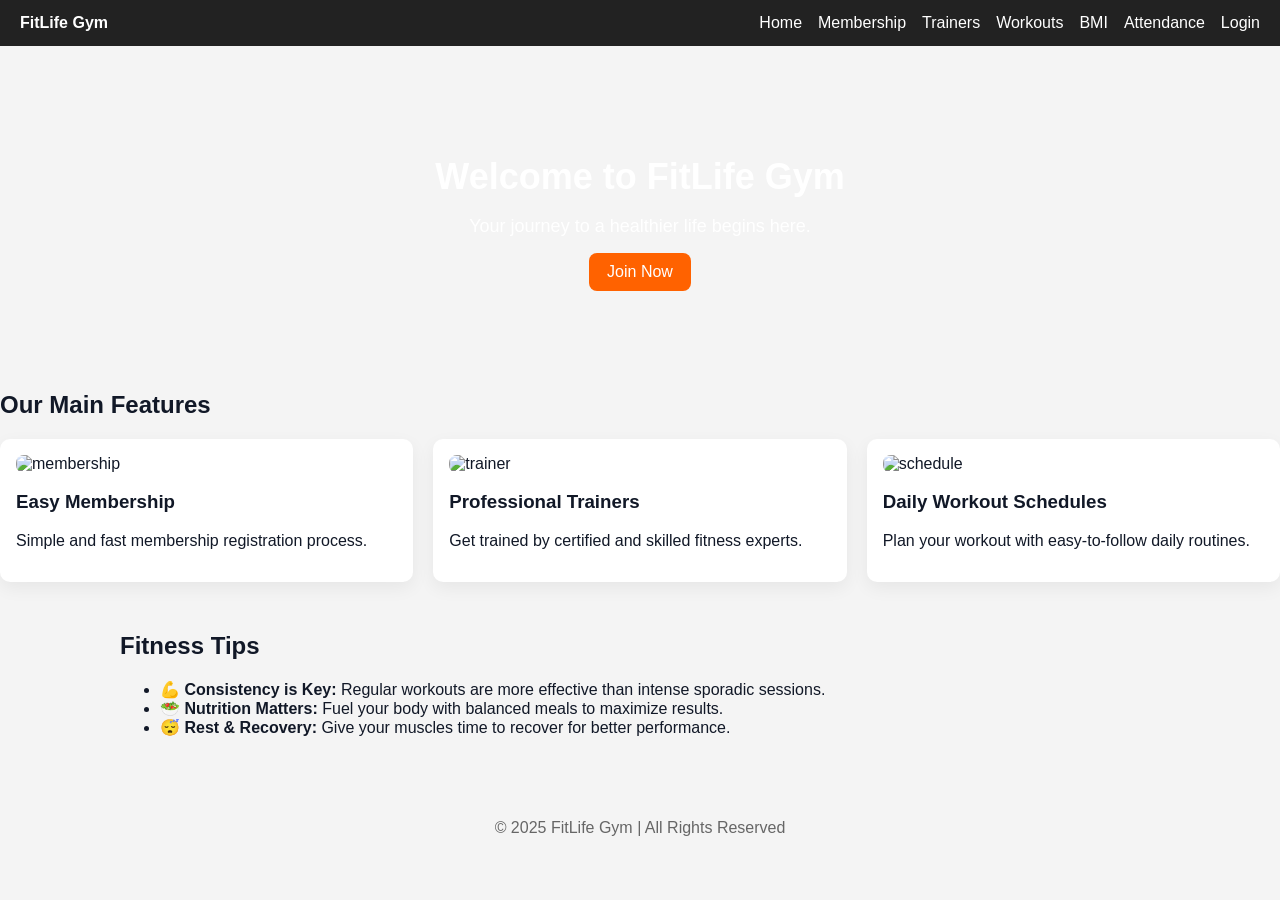
==== index.html @ 469ccbb3 "Add files via upload" ====
<!DOCTYPE html>
<html lang="en">
<head>
  <meta charset="utf-8" />
  <meta name="viewport" content="width=device-width,initial-scale=1" />
  <title>FitLife Gym - Home</title>
  <link rel="stylesheet" href="style.css" />
</head>
<body>
  <nav class="navbar">
    <a href="index.html" class="logo">FitLife Gym</a>
    <button id="menuBtn" class="menu-btn">☰</button>
    <ul class="nav-links">
      <li><a href="index.html">Home</a></li>
      <li><a href="membership.html">Membership</a></li>
      <li><a href="trainers.html">Trainers</a></li>
      <li><a href="workouts.html">Workouts</a></li>
      <li><a href="bmi.html">BMI</a></li>
      <li><a href="attendance.html">Attendance</a></li>
      <li><a href="login.html">Login</a></li>
    </ul>
  </nav>

  <section class="hero fade-in">
    <h1>Welcome to FitLife Gym</h1>
    <p>Your journey to a healthier life begins here.</p>
    <a class="btn" href="membership.html">Join Now</a>
  </section>

  <section class="features">
    <h2 class="fade-in">Our Main Features</h2>
    <div class="feature-boxes">
      <div class="box fade-in">
        <img src="https://images.pexels.com/photos/1954524/pexels-photo-1954524.jpeg" alt="membership">
        <h3>Easy Membership</h3>
        <p>Simple and fast membership registration process.</p>
      </div>
      <div class="box fade-in">
        <img src="https://images.pexels.com/photos/841130/pexels-photo-841130.jpeg" alt="trainer">
        <h3>Professional Trainers</h3>
        <p>Get trained by certified and skilled fitness experts.</p>
      </div>
      <div class="box fade-in">
        <img src="https://images.pexels.com/photos/1552252/pexels-photo-1552252.jpeg" alt="schedule">
        <h3>Daily Workout Schedules</h3>
        <p>Plan your workout with easy-to-follow daily routines.</p>
      </div>
    </div>
  </section>

  <section class="content fade-in">
    <h2>Fitness Tips</h2>
    <ul>
      <li>💪 <strong>Consistency is Key:</strong> Regular workouts are more effective than intense sporadic sessions.</li>
      <li>🥗 <strong>Nutrition Matters:</strong> Fuel your body with balanced meals to maximize results.</li>
      <li>😴 <strong>Rest & Recovery:</strong> Give your muscles time to recover for better performance.</li>
    </ul>
  </section>

  <footer class="footer">
    <p>© 2025 FitLife Gym | All Rights Reserved</p>
  </footer>

  <script src="script.js"></script>
</body>
</html>
---- style.css ----
/* style.css - updated & interactive */

/* VARIABLES */
:root{
  --accent: #ff6200;
  --bg: #f4f4f4;
  --card: #ffffff;
  --text: #111827;
  --hover-shadow: 0 8px 20px rgba(0,0,0,0.15);
}

/* RESET */
*{box-sizing:border-box}
body{
  margin:0;
  font-family: Arial, sans-serif;
  background: var(--bg);
  color: var(--text);
}

/* NAVBAR */
.navbar{
  display:flex;
  align-items:center;
  justify-content:space-between;
  padding:14px 20px;
  background:#222;
  color:white;
  position:sticky; top:0;
  z-index:1000;
}
.logo{
  font-weight: 700;
  color: white;
  text-decoration: none; 
  cursor: pointer;
}
.menu-btn{display:none;background:transparent;border:0;color:white;font-size:24px;cursor:pointer}

/* NAV LINKS */
.nav-links{
  list-style:none;
  display:flex;
  gap:16px;
  margin:0;
  padding:0;
}
.nav-links a{
  color:white;
  text-decoration:none;
  font-weight:500;
  transition: color 0.3s;
}
.nav-links a:hover{color:var(--accent)}

/* HERO */
.hero{
  padding:80px 20px;
  text-align:center;
  background-image: url('https://images.pexels.com/photos/1954524/pexels-photo-1954524.jpeg');
  background-size:cover;
  background-position:center;
  color:white;
}
.hero h1{font-size:36px;margin-bottom:12px}
.hero p{font-size:18px;margin-bottom:16px}

/* BUTTON */
.btn{
  display:inline-block;
  background:var(--accent);
  color:white;
  padding:10px 18px;
  border-radius:8px;
  text-decoration:none;
  font-weight:500;
  transition:all 0.3s ease;
}
.btn:hover{
  background:white;
  color:var(--accent);
  transform:scale(1.05);
}

/* CONTENT */
.content{padding:30px; max-width:1100px;margin:auto}
.feature-boxes{display:grid;grid-template-columns:repeat(auto-fit,minmax(240px,1fr));gap:20px}
.box{background:var(--card);padding:16px;border-radius:10px;box-shadow:0 6px 18px rgba(0,0,0,0.06);transition:all 0.3s ease; cursor:pointer;}
.box img{width:100%;border-radius:8px}
.box:hover{transform:translateY(-5px); box-shadow:var(--hover-shadow);}

/* PLAN CARDS, TRAINER CARDS, WORKOUT CARDS */
.plan-card, .trainer-card{
  background:var(--card);
  padding:16px;
  border-radius:10px;
  margin-bottom:12px;
  box-shadow:0 6px 18px rgba(0,0,0,0.06);
  transition:all 0.3s ease;
}
.plan-card:hover, .trainer-card:hover, .workout-card:hover{
  transform:translateY(-5px);
  box-shadow:var(--hover-shadow);
  cursor:pointer;
}



/* TRAINERS GRID */
.trainer-card img {
      width: 100%;
      height: 250px; /* fixed height for uniformity */
      object-fit: cover; /* maintain aspect ratio */
      border-radius: 8px;
      transition: transform 0.3s;
    }
    /* Hover effect */
    .trainer-card:hover img {
      transform: scale(1.05);
    }
    .trainer-card:hover {
      box-shadow: 0 8px 20px rgba(0,0,0,0.2);
    }

/* .trainers{display:grid;grid-template-columns:repeat(auto-fit,minmax(220px,1fr));gap:16px} */
.workout-container{display:grid;grid-template-columns:repeat(3,1fr);gap:16px}
.workout-card img{width:100%;border-radius:8px}

/* FORMS */
.form-section{display:flex;gap:20px;align-items:center;justify-content:center;padding:30px}
.form-container{
  background:var(--card);
  padding:20px;
  border-radius:10px;
  max-width:420px;
  box-shadow:0 6px 18px rgba(0,0,0,0.06);
}
.form-container input, .form-container textarea, .contact-form input, .contact-form textarea{
  width:100%;
  padding:10px;
  margin:8px 0;
  border-radius:6px;
  border:1px solid #e6e6e6;
}

/* ATTENDANCE */
.attendance-box{
  background:var(--card);
  padding:20px;
  border-radius:10px;
  box-shadow:0 6px 18px rgba(0,0,0,0.06);
}
/* calendar style */
.attendance-calendar{
  margin-top:15px;
  display:flex;
  flex-wrap:wrap;
  gap:5px;
}
.attendance-calendar div{
  flex:1 0 13%;
  padding:10px;
  text-align:center;
  background:#eee;
  border-radius:6px;
  cursor:pointer;
  transition:all 0.2s ease;
}
.attendance-calendar div:hover{
  background:var(--accent);
  color:white;
  transform:scale(1.05);
}

/* BMI */
.bmi-box{
  background:var(--card);
  padding:20px;
  border-radius:10px;
  box-shadow:0 6px 18px rgba(0,0,0,0.06);
  max-width:420px;
  margin:auto;
}
#bmiResult{
  margin-top:12px;
  font-weight:600;
  text-align:center;
}

/* FITNESS TIPS */
#fitnessTips{
  background:var(--card);
  padding:20px;
  border-radius:10px;
  margin-top:20px;
  box-shadow:0 6px 18px rgba(0,0,0,0.06);
}
#fitnessTips p{
  margin:10px 0;
  font-size:16px;
}

/* FOOTER */
.footer{padding:20px;text-align:center;color:#666}

/* ANIMATIONS */
.fade-in{opacity:0;transform:translateY(10px);transition:all 0.6s ease}
.fade-in.visible{opacity:1;transform:none}

/* RESPONSIVE */
@media(max-width:992px){
  .workout-container{grid-template-columns:repeat(2,1fr)}
}
@media(max-width:768px){
  .menu-btn{display:block}
  .nav-links{display:none;flex-direction:column;background:#222;position:absolute;right:14px;top:60px;padding:10px;border-radius:8px}
  .nav-links.active{display:flex}
  .workout-container{grid-template-columns:repeat(1,1fr)}
  .hero{padding:60px 12px}
}
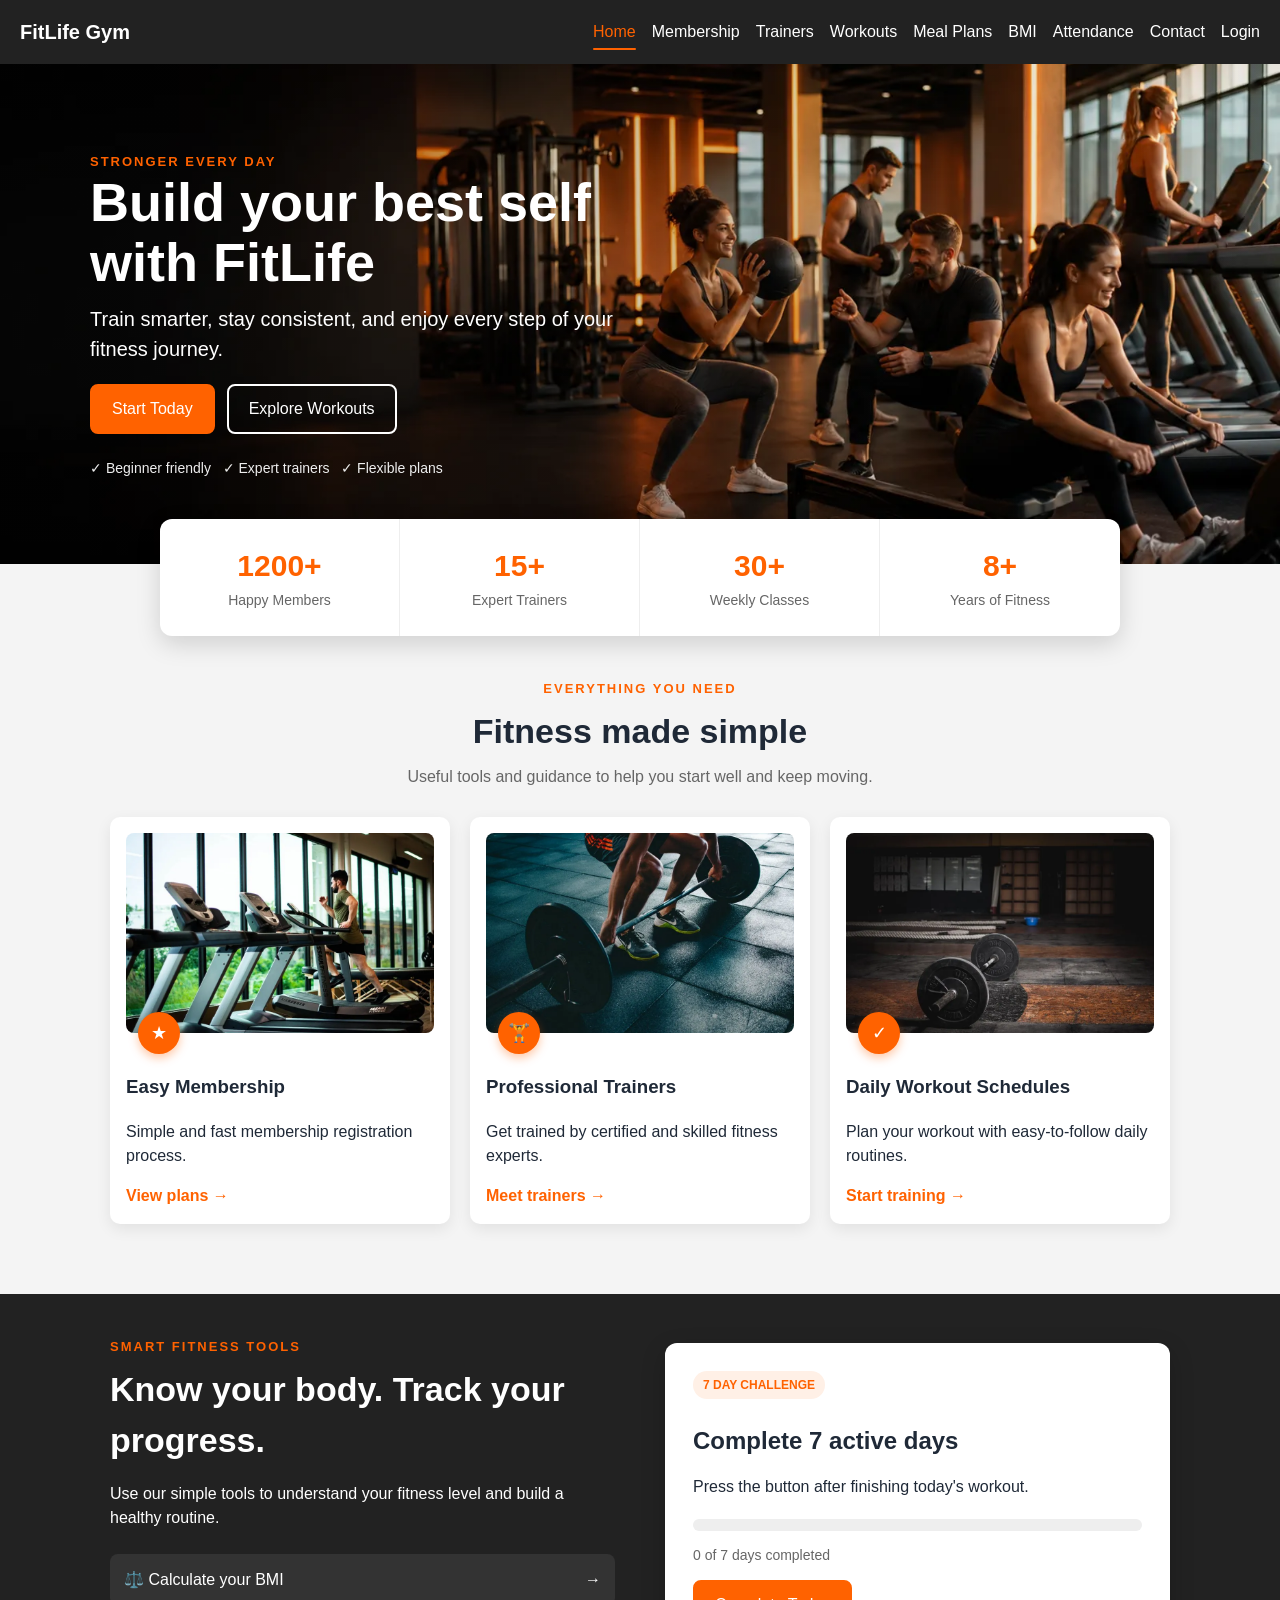
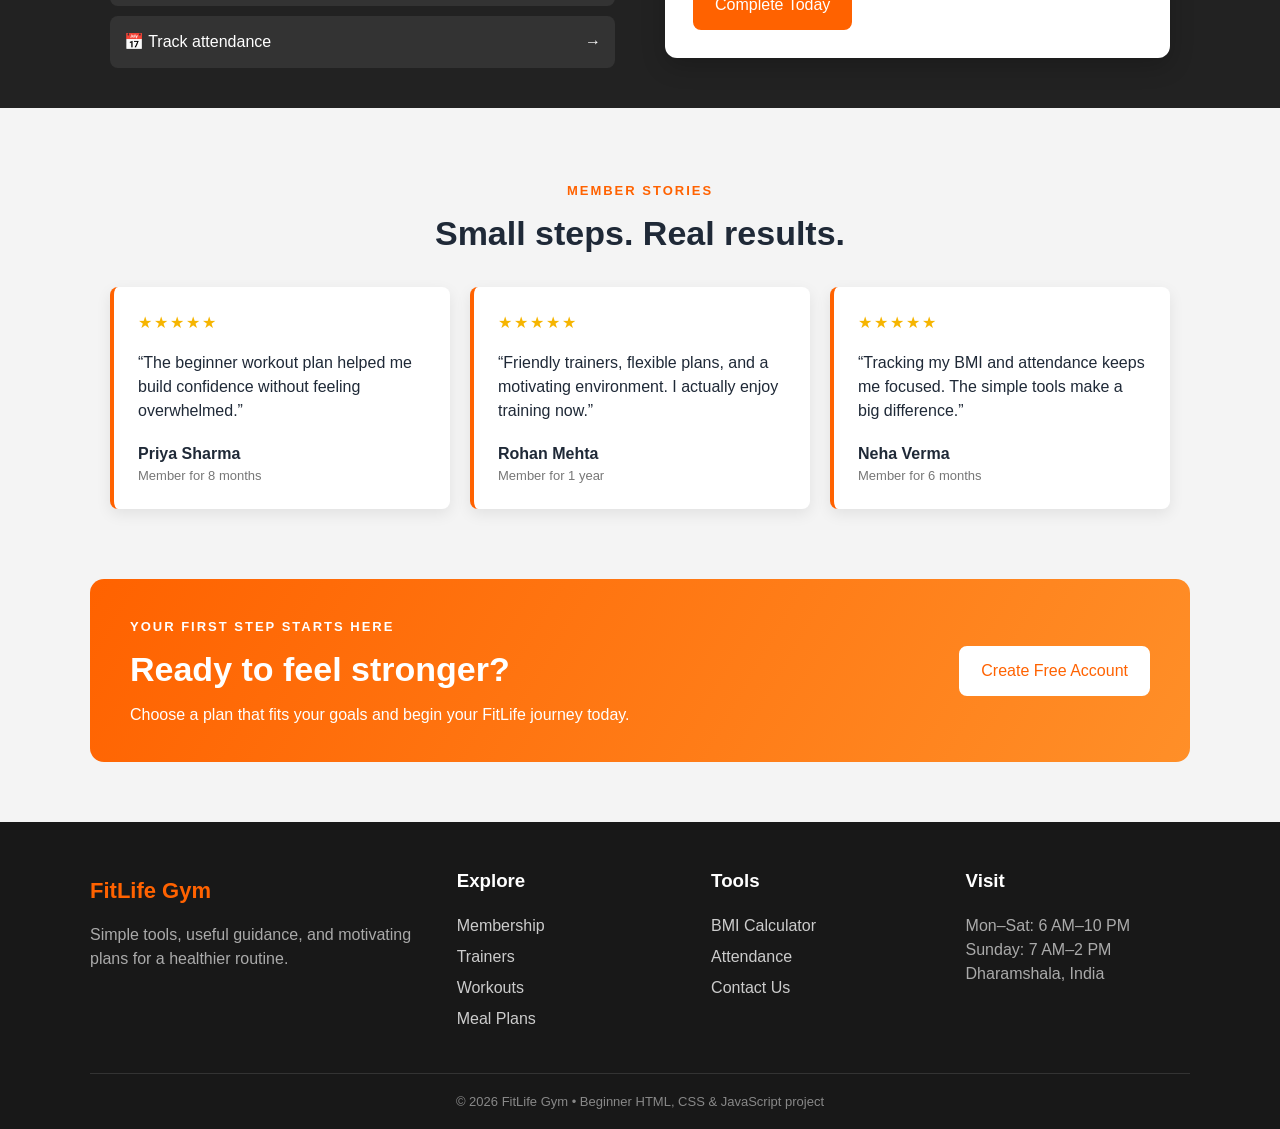
==== commit c17b4c9b: "Build responsive FitLife gym management system" ====
--- a/index.html
+++ b/index.html
@@ -4,6 +4,7 @@
   <meta charset="utf-8" />
   <meta name="viewport" content="width=device-width,initial-scale=1" />
   <title>FitLife Gym - Home</title>
+  <link rel="icon" href="assets/favicon.svg" type="image/svg+xml" />
   <link rel="stylesheet" href="style.css" />
 </head>
 <body>
@@ -15,52 +16,145 @@
       <li><a href="membership.html">Membership</a></li>
       <li><a href="trainers.html">Trainers</a></li>
       <li><a href="workouts.html">Workouts</a></li>
+      <li><a href="meal-plans.html">Meal Plans</a></li>
       <li><a href="bmi.html">BMI</a></li>
       <li><a href="attendance.html">Attendance</a></li>
+      <li><a href="contact.html">Contact</a></li>
       <li><a href="login.html">Login</a></li>
     </ul>
   </nav>
 
   <section class="hero fade-in">
-    <h1>Welcome to FitLife Gym</h1>
-    <p>Your journey to a healthier life begins here.</p>
-    <a class="btn" href="membership.html">Join Now</a>
+    <div class="hero-content">
+      <span class="hero-tag">STRONGER EVERY DAY</span>
+      <h1>Build your best self with FitLife</h1>
+      <p>Train smarter, stay consistent, and enjoy every step of your fitness journey.</p>
+      <div class="hero-buttons">
+        <a class="btn" href="membership.html">Start Today</a>
+        <a class="btn btn-outline" href="workouts.html">Explore Workouts</a>
+      </div>
+      <div class="hero-note">✓ Beginner friendly &nbsp; ✓ Expert trainers &nbsp; ✓ Flexible plans</div>
+    </div>
   </section>
 
-  <section class="features">
-    <h2 class="fade-in">Our Main Features</h2>
-    <div class="feature-boxes">
-      <div class="box fade-in">
-        <img src="https://images.pexels.com/photos/1954524/pexels-photo-1954524.jpeg" alt="membership">
-        <h3>Easy Membership</h3>
-        <p>Simple and fast membership registration process.</p>
+  <section class="stats-section">
+    <div class="stats-grid">
+      <div class="stat-box">
+        <strong class="counter" data-target="1200">0</strong>
+        <span>Happy Members</span>
       </div>
-      <div class="box fade-in">
-        <img src="https://images.pexels.com/photos/841130/pexels-photo-841130.jpeg" alt="trainer">
-        <h3>Professional Trainers</h3>
-        <p>Get trained by certified and skilled fitness experts.</p>
+      <div class="stat-box">
+        <strong class="counter" data-target="15">0</strong>
+        <span>Expert Trainers</span>
       </div>
-      <div class="box fade-in">
-        <img src="https://images.pexels.com/photos/1552252/pexels-photo-1552252.jpeg" alt="schedule">
-        <h3>Daily Workout Schedules</h3>
-        <p>Plan your workout with easy-to-follow daily routines.</p>
+      <div class="stat-box">
+        <strong class="counter" data-target="30">0</strong>
+        <span>Weekly Classes</span>
+      </div>
+      <div class="stat-box">
+        <strong class="counter" data-target="8">0</strong>
+        <span>Years of Fitness</span>
       </div>
     </div>
   </section>
 
-  <section class="content fade-in">
-    <h2>Fitness Tips</h2>
-    <ul>
-      <li>💪 <strong>Consistency is Key:</strong> Regular workouts are more effective than intense sporadic sessions.</li>
-      <li>🥗 <strong>Nutrition Matters:</strong> Fuel your body with balanced meals to maximize results.</li>
-      <li>😴 <strong>Rest & Recovery:</strong> Give your muscles time to recover for better performance.</li>
-    </ul>
+  <section class="features">
+    <div class="section-heading fade-in">
+      <span>EVERYTHING YOU NEED</span>
+      <h2>Fitness made simple</h2>
+      <p>Useful tools and guidance to help you start well and keep moving.</p>
+    </div>
+    <div class="feature-boxes">
+      <div class="box fade-in">
+        <img src="assets/images/feature-membership.webp" alt="Modern gym membership area" loading="lazy">
+        <div class="card-icon">★</div>
+        <h3>Easy Membership</h3>
+        <p>Simple and fast membership registration process.</p>
+        <a href="membership.html" class="text-link">View plans →</a>
+      </div>
+      <div class="box fade-in">
+        <img src="assets/images/feature-trainer.webp" alt="Personal trainer guiding a member" loading="lazy">
+        <div class="card-icon">🏋</div>
+        <h3>Professional Trainers</h3>
+        <p>Get trained by certified and skilled fitness experts.</p>
+        <a href="trainers.html" class="text-link">Meet trainers →</a>
+      </div>
+      <div class="box fade-in">
+        <img src="assets/images/feature-workout.webp" alt="Member following a workout routine" loading="lazy">
+        <div class="card-icon">✓</div>
+        <h3>Daily Workout Schedules</h3>
+        <p>Plan your workout with easy-to-follow daily routines.</p>
+        <a href="workouts.html" class="text-link">Start training →</a>
+      </div>
+    </div>
+  </section>
+
+  <section class="quick-tools">
+    <div class="content quick-tools-grid">
+      <div class="quick-tools-text fade-in">
+        <span class="eyebrow">SMART FITNESS TOOLS</span>
+        <h2>Know your body. Track your progress.</h2>
+        <p>Use our simple tools to understand your fitness level and build a healthy routine.</p>
+        <div class="tool-links">
+          <a href="bmi.html">⚖️ Calculate your BMI <span>→</span></a>
+          <a href="attendance.html">📅 Track attendance <span>→</span></a>
+        </div>
+      </div>
+
+      <div class="challenge-card fade-in">
+        <span class="challenge-label">7 DAY CHALLENGE</span>
+        <h3>Complete 7 active days</h3>
+        <p>Press the button after finishing today's workout.</p>
+        <div class="progress-track">
+          <div id="challengeProgress" class="progress-fill"></div>
+        </div>
+        <p id="challengeText" class="challenge-text">0 of 7 days completed</p>
+        <button id="challengeButton" class="btn">Complete Today</button>
+      </div>
+    </div>
+  </section>
+
+  <section class="content">
+    <div class="section-heading fade-in">
+      <span>MEMBER STORIES</span>
+      <h2>Small steps. Real results.</h2>
+    </div>
+    <div class="testimonial-grid">
+      <article class="testimonial fade-in">
+        <div class="stars">★★★★★</div>
+        <p>“The beginner workout plan helped me build confidence without feeling overwhelmed.”</p>
+        <strong>Priya Sharma</strong>
+        <span>Member for 8 months</span>
+      </article>
+      <article class="testimonial fade-in">
+        <div class="stars">★★★★★</div>
+        <p>“Friendly trainers, flexible plans, and a motivating environment. I actually enjoy training now.”</p>
+        <strong>Rohan Mehta</strong>
+        <span>Member for 1 year</span>
+      </article>
+      <article class="testimonial fade-in">
+        <div class="stars">★★★★★</div>
+        <p>“Tracking my BMI and attendance keeps me focused. The simple tools make a big difference.”</p>
+        <strong>Neha Verma</strong>
+        <span>Member for 6 months</span>
+      </article>
+    </div>
+  </section>
+
+  <section class="join-banner fade-in">
+    <div>
+      <span>YOUR FIRST STEP STARTS HERE</span>
+      <h2>Ready to feel stronger?</h2>
+      <p>Choose a plan that fits your goals and begin your FitLife journey today.</p>
+    </div>
+    <a class="btn btn-light" href="signup.html">Create Free Account</a>
   </section>
 
   <footer class="footer">
-    <p>© 2025 FitLife Gym | All Rights Reserved</p>
+    <p>© 2026 FitLife Gym | Built with energy and purpose.</p>
   </footer>
 
+  <button id="backToTop" class="back-to-top" title="Back to top">↑</button>
   <script src="script.js"></script>
 </body>
 </html>
--- a/style.css
+++ b/style.css
@@ -1,220 +1,2904 @@
-/* style.css - updated & interactive */
-
-/* VARIABLES */
-:root{
-  --accent: #ff6200;
-  --bg: #f4f4f4;
-  --card: #ffffff;
-  --text: #111827;
-  --hover-shadow: 0 8px 20px rgba(0,0,0,0.15);
-}
-
-/* RESET */
-*{box-sizing:border-box}
-body{
-  margin:0;
+/* BASIC COLORS */
+:root {
+  --orange: #ff6200;
+  --dark: #222222;
+  --light: #f4f4f4;
+  --white: #ffffff;
+  --text: #1f2937;
+}
+
+/* PAGE SETUP */
+* {
+  box-sizing: border-box;
+}
+
+html {
+  scroll-behavior: smooth;
+  max-width: 100%;
+  overflow-x: hidden;
+}
+
+body {
+  margin: 0;
   font-family: Arial, sans-serif;
-  background: var(--bg);
+  background: var(--light);
   color: var(--text);
-}
-
-/* NAVBAR */
-.navbar{
-  display:flex;
-  align-items:center;
-  justify-content:space-between;
-  padding:14px 20px;
-  background:#222;
-  color:white;
-  position:sticky; top:0;
-  z-index:1000;
-}
-.logo{
-  font-weight: 700;
-  color: white;
-  text-decoration: none; 
+  line-height: 1.5;
+  max-width: 100%;
+  overflow-x: hidden;
+}
+
+img,
+video {
+  display: block;
+  width: 100%;
+  max-width: 100%;
+}
+
+button,
+input,
+textarea,
+select {
+  max-width: 100%;
+  font: inherit;
+}
+
+button:focus-visible,
+a:focus-visible,
+input:focus-visible,
+textarea:focus-visible,
+select:focus-visible {
+  outline: 3px solid rgba(255, 98, 0, 0.45);
+  outline-offset: 3px;
+}
+
+input:invalid:not(:placeholder-shown),
+textarea:invalid:not(:placeholder-shown) {
+  border-color: #d94b4b;
+}
+
+h1,
+h2,
+h3,
+h4,
+p,
+a,
+span,
+small,
+strong,
+li {
+  overflow-wrap: break-word;
+}
+
+section,
+header,
+footer,
+main,
+form,
+article,
+div {
+  min-width: 0;
+}
+
+/* NAVIGATION */
+.navbar {
+  position: sticky;
+  top: 0;
+  z-index: 1000;
+  display: flex;
+  align-items: center;
+  justify-content: space-between;
+  padding: 14px 20px;
+  background: var(--dark);
+  transition: box-shadow 0.25s, padding 0.25s;
+}
+
+.navbar-scrolled {
+  box-shadow: 0 5px 18px rgba(0, 0, 0, 0.28);
+}
+
+.logo,
+.logo a {
+  color: var(--white);
+  font-size: 20px;
+  font-weight: bold;
+  text-decoration: none;
+  transition: color 0.2s, transform 0.2s;
+}
+
+.logo:hover,
+.logo:hover a {
+  color: var(--orange);
+  transform: translateY(-1px);
+}
+
+.nav-links {
+  display: flex;
+  gap: 16px;
+  margin: 0;
+  padding: 0;
+  list-style: none;
+}
+
+.nav-links a {
+  position: relative;
+  display: block;
+  padding: 6px 0;
+  color: var(--white);
+  text-decoration: none;
+  transition: color 0.2s;
+}
+
+.nav-links a:hover,
+.nav-links a.active {
+  color: var(--orange);
+}
+
+.nav-links a::after {
+  content: "";
+  position: absolute;
+  right: 50%;
+  bottom: 0;
+  left: 50%;
+  height: 2px;
+  border-radius: 2px;
+  background: var(--orange);
+  transition: right 0.2s, left 0.2s;
+}
+
+.nav-links a:hover::after,
+.nav-links a.active::after {
+  right: 0;
+  left: 0;
+}
+
+.nav-links .account-link {
+  padding: 6px 10px;
+  border-radius: 18px;
+  background: var(--orange);
+  color: var(--white);
+}
+
+.nav-links .account-link::after {
+  display: none;
+}
+
+.menu-btn {
+  display: none;
+  padding: 5px 10px;
+  border: 0;
+  background: transparent;
+  color: var(--white);
+  font-size: 26px;
   cursor: pointer;
-}
-.menu-btn{display:none;background:transparent;border:0;color:white;font-size:24px;cursor:pointer}
-
-/* NAV LINKS */
-.nav-links{
-  list-style:none;
-  display:flex;
-  gap:16px;
-  margin:0;
-  padding:0;
-}
-.nav-links a{
-  color:white;
-  text-decoration:none;
-  font-weight:500;
-  transition: color 0.3s;
-}
-.nav-links a:hover{color:var(--accent)}
+  transition: color 0.2s, transform 0.2s;
+}
+
+.menu-btn:hover {
+  color: var(--orange);
+  transform: scale(1.08);
+}
+
+/* COMMON CONTENT */
+.content,
+.features {
+  width: 100%;
+  max-width: 1100px;
+  margin: auto;
+  padding: 40px 20px;
+}
+
+.content > h2,
+.features > h2 {
+  margin-top: 0;
+}
 
 /* HERO */
-.hero{
-  padding:80px 20px;
-  text-align:center;
-  background-image: url('https://images.pexels.com/photos/1954524/pexels-photo-1954524.jpeg');
-  background-size:cover;
-  background-position:center;
-  color:white;
-}
-.hero h1{font-size:36px;margin-bottom:12px}
-.hero p{font-size:18px;margin-bottom:16px}
-
-/* BUTTON */
-.btn{
-  display:inline-block;
-  background:var(--accent);
-  color:white;
-  padding:10px 18px;
-  border-radius:8px;
-  text-decoration:none;
-  font-weight:500;
-  transition:all 0.3s ease;
-}
-.btn:hover{
-  background:white;
-  color:var(--accent);
-  transform:scale(1.05);
-}
-
-/* CONTENT */
-.content{padding:30px; max-width:1100px;margin:auto}
-.feature-boxes{display:grid;grid-template-columns:repeat(auto-fit,minmax(240px,1fr));gap:20px}
-.box{background:var(--card);padding:16px;border-radius:10px;box-shadow:0 6px 18px rgba(0,0,0,0.06);transition:all 0.3s ease; cursor:pointer;}
-.box img{width:100%;border-radius:8px}
-.box:hover{transform:translateY(-5px); box-shadow:var(--hover-shadow);}
-
-/* PLAN CARDS, TRAINER CARDS, WORKOUT CARDS */
-.plan-card, .trainer-card{
-  background:var(--card);
-  padding:16px;
-  border-radius:10px;
-  margin-bottom:12px;
-  box-shadow:0 6px 18px rgba(0,0,0,0.06);
-  transition:all 0.3s ease;
-}
-.plan-card:hover, .trainer-card:hover, .workout-card:hover{
-  transform:translateY(-5px);
-  box-shadow:var(--hover-shadow);
-  cursor:pointer;
-}
-
-
-
-/* TRAINERS GRID */
+.hero {
+  min-height: 500px;
+  padding: 80px 20px;
+  display: flex;
+  align-items: center;
+  justify-content: flex-start;
+  color: var(--white);
+  background-image:
+    linear-gradient(90deg, rgba(0, 0, 0, 0.35), rgba(0, 0, 0, 0)),
+    url("assets/gym-hero.webp");
+  background-size: cover;
+  background-position: center;
+}
+
+.hero-content {
+  width: 100%;
+  max-width: 1100px;
+  margin: auto;
+  animation: heroEntrance 0.8s ease;
+}
+
+.hero-content > * {
+  max-width: 570px;
+}
+
+.hero-tag,
+.eyebrow,
+.section-heading span,
+.join-banner span {
+  color: var(--orange);
+  font-size: 13px;
+  font-weight: bold;
+  letter-spacing: 2px;
+}
+
+.hero h1 {
+  margin: 0 0 12px;
+  font-size: 54px;
+  line-height: 1.1;
+}
+
+.hero p {
+  margin: 0 0 20px;
+  font-size: 20px;
+}
+
+.hero-buttons {
+  display: flex;
+  gap: 12px;
+}
+
+.hero-note {
+  margin-top: 24px;
+  color: #eeeeee;
+  font-size: 14px;
+}
+
+/* BUTTONS */
+.btn {
+  display: inline-block;
+  padding: 11px 20px;
+  border: 2px solid var(--orange);
+  border-radius: 8px;
+  background: var(--orange);
+  color: var(--white);
+  text-align: center;
+  text-decoration: none;
+  cursor: pointer;
+  transition: 0.2s;
+}
+
+.btn:hover {
+  background: var(--white);
+  color: var(--orange);
+}
+
+.btn-outline {
+  border-color: var(--white);
+  background: transparent;
+}
+
+.btn-light {
+  border-color: var(--white);
+  background: var(--white);
+  color: var(--orange);
+}
+
+/* CARD GRIDS */
+.feature-boxes,
+.plans,
+.trainers,
+.workout-container {
+  display: grid;
+  grid-template-columns: repeat(3, 1fr);
+  gap: 20px;
+}
+
+.box,
+.plan-card,
+.trainer-card,
+.workout-card {
+  padding: 16px;
+  border-radius: 10px;
+  background: var(--white);
+  box-shadow: 0 5px 15px rgba(0, 0, 0, 0.08);
+  transition: 0.2s;
+}
+
+.box:hover,
+.plan-card:hover,
+.trainer-card:hover,
+.workout-card:hover {
+  transform: translateY(-5px);
+  box-shadow: 0 8px 20px rgba(0, 0, 0, 0.15);
+}
+
+.box img,
+.workout-card img {
+  height: 200px;
+  border-radius: 8px;
+  object-fit: cover;
+}
+
+.box {
+  position: relative;
+}
+
+.card-icon {
+  width: 42px;
+  height: 42px;
+  margin-top: -21px;
+  margin-left: 12px;
+  position: relative;
+  display: flex;
+  align-items: center;
+  justify-content: center;
+  border-radius: 50%;
+  background: var(--orange);
+  color: var(--white);
+  font-size: 18px;
+  box-shadow: 0 4px 10px rgba(255, 98, 0, 0.35);
+}
+
+.text-link {
+  color: var(--orange);
+  font-weight: bold;
+  text-decoration: none;
+}
+
 .trainer-card img {
-      width: 100%;
-      height: 250px; /* fixed height for uniformity */
-      object-fit: cover; /* maintain aspect ratio */
-      border-radius: 8px;
-      transition: transform 0.3s;
-    }
-    /* Hover effect */
-    .trainer-card:hover img {
-      transform: scale(1.05);
-    }
-    .trainer-card:hover {
-      box-shadow: 0 8px 20px rgba(0,0,0,0.2);
-    }
-
-/* .trainers{display:grid;grid-template-columns:repeat(auto-fit,minmax(220px,1fr));gap:16px} */
-.workout-container{display:grid;grid-template-columns:repeat(3,1fr);gap:16px}
-.workout-card img{width:100%;border-radius:8px}
+  height: 260px;
+  border-radius: 8px;
+  object-fit: cover;
+}
+
+.workout-card video {
+  margin-top: 15px;
+  border-radius: 8px;
+  background: #000000;
+}
+
+.plan-card {
+  position: relative;
+}
+
+.plan-name {
+  color: var(--orange);
+  font-size: 12px;
+  font-weight: bold;
+  letter-spacing: 1px;
+}
+
+.plan-price {
+  margin: 10px 0 20px;
+  color: var(--orange);
+  font-size: 30px;
+  font-weight: bold;
+}
+
+.plan-price small {
+  color: #777777;
+  font-size: 14px;
+  font-weight: normal;
+}
+
+.plan-card .btn {
+  width: 100%;
+  margin-top: 12px;
+}
+
+.featured-plan {
+  border: 2px solid var(--orange);
+}
+
+.popular-badge {
+  position: absolute;
+  top: -14px;
+  right: 14px;
+  padding: 5px 10px;
+  border-radius: 20px;
+  background: var(--orange);
+  color: var(--white);
+  font-size: 11px;
+  font-weight: bold;
+}
+
+.selected-plan-message {
+  display: none;
+  padding: 10px;
+  border-left: 4px solid var(--orange);
+  border-radius: 5px;
+  background: #fff0e6;
+}
+
+.selected-plan-message.show {
+  display: block;
+}
+
+.workout-toggle {
+  width: 100%;
+  margin-top: 10px;
+}
+
+.workout-details {
+  display: none;
+  margin-top: 12px;
+  padding: 12px;
+  border-radius: 8px;
+  background: #fff5ee;
+}
+
+.workout-details.show {
+  display: block;
+  animation: detailsOpen 0.3s ease;
+}
 
 /* FORMS */
-.form-section{display:flex;gap:20px;align-items:center;justify-content:center;padding:30px}
-.form-container{
-  background:var(--card);
-  padding:20px;
-  border-radius:10px;
-  max-width:420px;
-  box-shadow:0 6px 18px rgba(0,0,0,0.06);
-}
-.form-container input, .form-container textarea, .contact-form input, .contact-form textarea{
-  width:100%;
-  padding:10px;
-  margin:8px 0;
-  border-radius:6px;
-  border:1px solid #e6e6e6;
-}
-
-/* ATTENDANCE */
-.attendance-box{
-  background:var(--card);
-  padding:20px;
-  border-radius:10px;
-  box-shadow:0 6px 18px rgba(0,0,0,0.06);
-}
-/* calendar style */
-.attendance-calendar{
-  margin-top:15px;
-  display:flex;
-  flex-wrap:wrap;
-  gap:5px;
-}
-.attendance-calendar div{
-  flex:1 0 13%;
-  padding:10px;
-  text-align:center;
-  background:#eee;
-  border-radius:6px;
-  cursor:pointer;
-  transition:all 0.2s ease;
-}
-.attendance-calendar div:hover{
-  background:var(--accent);
-  color:white;
-  transform:scale(1.05);
-}
-
-/* BMI */
-.bmi-box{
-  background:var(--card);
-  padding:20px;
-  border-radius:10px;
-  box-shadow:0 6px 18px rgba(0,0,0,0.06);
-  max-width:420px;
-  margin:auto;
-}
-#bmiResult{
-  margin-top:12px;
-  font-weight:600;
-  text-align:center;
-}
-
-/* FITNESS TIPS */
-#fitnessTips{
-  background:var(--card);
-  padding:20px;
-  border-radius:10px;
-  margin-top:20px;
-  box-shadow:0 6px 18px rgba(0,0,0,0.06);
-}
-#fitnessTips p{
-  margin:10px 0;
-  font-size:16px;
-}
-
-/* FOOTER */
-.footer{padding:20px;text-align:center;color:#666}
-
-/* ANIMATIONS */
-.fade-in{opacity:0;transform:translateY(10px);transition:all 0.6s ease}
-.fade-in.visible{opacity:1;transform:none}
-
-/* RESPONSIVE */
-@media(max-width:992px){
-  .workout-container{grid-template-columns:repeat(2,1fr)}
-}
-@media(max-width:768px){
-  .menu-btn{display:block}
-  .nav-links{display:none;flex-direction:column;background:#222;position:absolute;right:14px;top:60px;padding:10px;border-radius:8px}
-  .nav-links.active{display:flex}
-  .workout-container{grid-template-columns:repeat(1,1fr)}
-  .hero{padding:60px 12px}
-}
+.form-section {
+  display: flex;
+  justify-content: center;
+}
+
+.form-container,
+.bmi-box,
+.attendance-box {
+  width: 100%;
+  max-width: 500px;
+  padding: 22px;
+  border-radius: 10px;
+  background: var(--white);
+  box-shadow: 0 5px 15px rgba(0, 0, 0, 0.08);
+}
+
+.attendance-box {
+  max-width: 680px;
+  margin: auto;
+}
+
+.contact-form {
+  width: 100%;
+  max-width: 680px;
+}
+
+.form-container input,
+.bmi-box input,
+.attendance-box input,
+.contact-form input,
+.contact-form textarea {
+  width: 100%;
+  min-height: 44px;
+  margin: 8px 0;
+  padding: 10px;
+  border: 1px solid #cccccc;
+  border-radius: 6px;
+}
+
+.contact-form textarea {
+  min-height: 150px;
+  resize: vertical;
+}
+
+.password-container {
+  position: relative;
+}
+
+.password-container input {
+  padding-right: 65px;
+}
+
+.toggle-password {
+  position: absolute;
+  top: 50%;
+  right: 10px;
+  border: 0;
+  background: transparent;
+  color: #555555;
+  transform: translateY(-50%);
+  cursor: pointer;
+}
+
+.attendance-list {
+  padding-left: 24px;
+}
+
+#bmiResult {
+  margin-top: 18px;
+  text-align: center;
+}
+
+.bmi-scale {
+  width: 100%;
+  margin-top: 20px;
+  border-collapse: collapse;
+}
+
+.bmi-scale th,
+.bmi-scale td {
+  padding: 8px;
+  border: 1px solid #dddddd;
+  text-align: left;
+}
+
+.bmi-scale th {
+  background: var(--orange);
+  color: var(--white);
+}
+
+/* BMI PAGE */
+.bmi-header {
+  padding: 55px 20px 75px;
+  text-align: center;
+  background: linear-gradient(120deg, #191919, #333333);
+  color: var(--white);
+}
+
+.bmi-header span {
+  color: var(--orange);
+  font-size: 13px;
+  font-weight: bold;
+  letter-spacing: 2px;
+}
+
+.bmi-header h1 {
+  margin: 6px 0;
+  font-size: 42px;
+}
+
+.bmi-header p {
+  margin: 0;
+  color: #dddddd;
+}
+
+.bmi-section {
+  margin-top: -45px;
+}
+
+.bmi-layout {
+  display: grid;
+  grid-template-columns: 1fr 1fr;
+  gap: 24px;
+}
+
+.bmi-box {
+  max-width: none;
+}
+
+.bmi-box-heading {
+  display: flex;
+  gap: 14px;
+  align-items: center;
+  margin-bottom: 20px;
+}
+
+.bmi-box-heading h2,
+.bmi-box-heading p {
+  margin: 0;
+}
+
+.bmi-box-heading p {
+  color: #777777;
+}
+
+.bmi-icon,
+.empty-icon {
+  width: 52px;
+  height: 52px;
+  display: flex;
+  align-items: center;
+  justify-content: center;
+  border-radius: 50%;
+  background: #fff0e6;
+  font-size: 25px;
+}
+
+.bmi-box label {
+  display: block;
+  margin-top: 12px;
+  font-weight: bold;
+}
+
+.input-with-unit {
+  position: relative;
+}
+
+.input-with-unit input {
+  padding-right: 50px;
+}
+
+.input-with-unit span {
+  position: absolute;
+  top: 20px;
+  right: 14px;
+  color: #777777;
+  font-weight: bold;
+}
+
+.bmi-buttons {
+  display: flex;
+  gap: 10px;
+  margin-top: 14px;
+}
+
+.bmi-buttons .btn {
+  flex: 1;
+}
+
+.reset-btn {
+  border-color: #dddddd;
+  background: var(--white);
+  color: #555555;
+}
+
+.bmi-result-card {
+  min-height: 390px;
+  padding: 26px;
+  border-radius: 10px;
+  background: var(--dark);
+  color: var(--white);
+  box-shadow: 0 5px 15px rgba(0, 0, 0, 0.15);
+}
+
+.empty-bmi-state {
+  height: 100%;
+  min-height: 330px;
+  display: flex;
+  flex-direction: column;
+  align-items: center;
+  justify-content: center;
+  text-align: center;
+}
+
+.empty-bmi-state p {
+  max-width: 340px;
+  color: #bbbbbb;
+}
+
+.filled-bmi-state {
+  display: none;
+  text-align: center;
+}
+
+.filled-bmi-state.show {
+  display: block;
+  animation: popIn 0.3s ease;
+}
+
+.result-label {
+  color: #bbbbbb;
+  font-size: 12px;
+  letter-spacing: 2px;
+}
+
+.bmi-number {
+  margin-top: 8px;
+  color: var(--orange);
+  font-size: 68px;
+  font-weight: bold;
+  line-height: 1;
+}
+
+.filled-bmi-state h2 {
+  margin: 8px 0;
+}
+
+.filled-bmi-state > p {
+  min-height: 48px;
+  color: #dddddd;
+}
+
+.bmi-meter {
+  margin-top: 28px;
+}
+
+.meter-pointer {
+  width: 25%;
+  color: var(--white);
+  text-align: center;
+  transition: margin-left 0.5s;
+}
+
+.meter-colors,
+.meter-labels {
+  display: grid;
+  grid-template-columns: repeat(4, 1fr);
+}
+
+.meter-colors span {
+  height: 10px;
+}
+
+.meter-under {
+  border-radius: 10px 0 0 10px;
+  background: #38a8df;
+}
+
+.meter-normal {
+  background: #37b66f;
+}
+
+.meter-over {
+  background: #f2b134;
+}
+
+.meter-obese {
+  border-radius: 0 10px 10px 0;
+  background: #e34b4b;
+}
+
+.meter-labels {
+  margin-top: 6px;
+  color: #bbbbbb;
+  font-size: 11px;
+}
+
+.healthy-range {
+  margin-top: 24px;
+  padding: 13px;
+  border-radius: 8px;
+  background: #333333;
+}
+
+.healthy-range span,
+.healthy-range strong {
+  display: block;
+}
+
+.healthy-range span {
+  color: #bbbbbb;
+  font-size: 13px;
+}
+
+.healthy-range strong {
+  margin-top: 3px;
+  color: var(--orange);
+  font-size: 20px;
+}
+
+.bmi-info-grid {
+  display: grid;
+  grid-template-columns: 2fr 1fr;
+  gap: 24px;
+  margin-top: 40px;
+}
+
+.bmi-guide,
+.bmi-tips {
+  padding: 24px;
+  border-radius: 10px;
+  background: var(--white);
+  box-shadow: 0 5px 15px rgba(0, 0, 0, 0.08);
+}
+
+.bmi-guide .section-heading {
+  margin-bottom: 20px;
+  text-align: left;
+}
+
+.bmi-category-grid {
+  display: grid;
+  grid-template-columns: repeat(4, 1fr);
+  gap: 10px;
+}
+
+.category-card {
+  padding: 16px 10px;
+  border-top: 4px solid;
+  border-radius: 7px;
+  background: #f8f8f8;
+  text-align: center;
+}
+
+.category-card strong,
+.category-card span {
+  display: block;
+}
+
+.category-card span {
+  margin-top: 4px;
+  color: #666666;
+  font-size: 13px;
+}
+
+.under-card {
+  border-color: #38a8df;
+}
+
+.normal-card {
+  border-color: #37b66f;
+}
+
+.over-card {
+  border-color: #f2b134;
+}
+
+.obese-card {
+  border-color: #e34b4b;
+}
+
+.bmi-tips {
+  background: #fff5ee;
+}
+
+.bmi-tips h2 {
+  margin: 6px 0 15px;
+}
+
+.bmi-tips ul {
+  margin: 0;
+  padding: 0;
+  list-style: none;
+}
+
+.bmi-tips li {
+  margin-top: 10px;
+  padding-bottom: 10px;
+  border-bottom: 1px solid #f1d9c9;
+}
+
+.bmi-tips li span {
+  margin-right: 7px;
+}
+
+.bmi-note {
+  margin: 25px 0 0;
+  padding: 14px;
+  border-radius: 8px;
+  background: #eaf5ff;
+  color: #315b78;
+  font-size: 14px;
+}
+
+/* INNER PAGE HEADERS */
+.page-hero {
+  padding: 60px 20px;
+  text-align: center;
+  background: linear-gradient(120deg, #191919, #333333);
+  color: var(--white);
+}
+
+.page-hero span,
+.trainer-cta span {
+  color: var(--orange);
+  font-size: 13px;
+  font-weight: bold;
+  letter-spacing: 2px;
+}
+
+.page-hero h1 {
+  margin: 6px 0;
+  font-size: 42px;
+}
+
+.page-hero p {
+  max-width: 650px;
+  margin: auto;
+  color: #dddddd;
+}
+
+/* MEMBERSHIP PAGE */
+.membership-benefits {
+  margin-top: 40px;
+  display: grid;
+  grid-template-columns: repeat(4, 1fr);
+  border-radius: 10px;
+  background: var(--dark);
+  color: var(--white);
+}
+
+.membership-benefits div {
+  padding: 22px 14px;
+  text-align: center;
+  border-right: 1px solid #444444;
+}
+
+.membership-benefits div:last-child {
+  border-right: 0;
+}
+
+.membership-benefits span,
+.membership-benefits strong,
+.membership-benefits small {
+  display: block;
+}
+
+.membership-benefits span {
+  margin-bottom: 7px;
+  font-size: 24px;
+}
+
+.membership-benefits small {
+  margin-top: 4px;
+  color: #bbbbbb;
+}
+
+.faq-section {
+  background: #eeeeee;
+}
+
+.narrow-content {
+  max-width: 800px;
+}
+
+.faq-item {
+  margin-top: 10px;
+  overflow: hidden;
+  border-radius: 8px;
+  background: var(--white);
+}
+
+.faq-question {
+  width: 100%;
+  padding: 17px;
+  display: flex;
+  justify-content: space-between;
+  border: 0;
+  background: var(--white);
+  color: var(--text);
+  font-weight: bold;
+  text-align: left;
+  cursor: pointer;
+}
+
+.faq-question span {
+  color: var(--orange);
+  font-size: 20px;
+}
+
+.faq-answer {
+  display: none;
+  margin: 0;
+  padding: 0 17px 17px;
+  color: #666666;
+}
+
+.faq-answer.show {
+  display: block;
+}
+
+/* TRAINERS PAGE */
+.trainer-card {
+  padding: 0;
+  overflow: hidden;
+}
+
+.trainer-info {
+  padding: 18px;
+}
+
+.trainer-info h3 {
+  margin: 6px 0;
+}
+
+.trainer-speciality {
+  color: var(--orange);
+  font-size: 11px;
+  font-weight: bold;
+  letter-spacing: 1px;
+}
+
+.trainer-tags {
+  display: flex;
+  gap: 7px;
+  margin: 12px 0;
+}
+
+.trainer-tags span {
+  padding: 4px 8px;
+  border-radius: 15px;
+  background: #fff0e6;
+  color: var(--orange);
+  font-size: 12px;
+}
+
+.trainer-button {
+  width: 100%;
+}
+
+.trainer-availability {
+  display: none;
+  margin: 12px 0 0;
+  padding: 10px;
+  border-radius: 6px;
+  background: #eaf8ef;
+  color: #287144;
+  text-align: center;
+}
+
+.trainer-availability.show {
+  display: block;
+}
+
+.trainer-cta {
+  margin-top: 35px;
+  padding: 28px;
+  display: flex;
+  align-items: center;
+  justify-content: space-between;
+  gap: 20px;
+  border-radius: 10px;
+  background: var(--dark);
+  color: var(--white);
+}
+
+.trainer-cta h2 {
+  margin: 5px 0 0;
+}
+
+/* WORKOUT PAGE */
+.workout-summary {
+  margin-bottom: 35px;
+  padding: 18px 24px;
+  display: flex;
+  align-items: center;
+  justify-content: space-between;
+  border-left: 5px solid var(--orange);
+  border-radius: 8px;
+  background: var(--white);
+}
+
+.workout-summary div {
+  display: flex;
+  align-items: center;
+  gap: 10px;
+}
+
+.workout-summary strong {
+  color: var(--orange);
+  font-size: 30px;
+}
+
+.workout-summary p {
+  margin: 0;
+}
+
+.workout-meta {
+  margin: 14px 0 0;
+  display: flex;
+  justify-content: space-between;
+  color: #777777;
+  font-size: 12px;
+  font-weight: bold;
+}
+
+.workout-complete {
+  width: 100%;
+  margin-top: 12px;
+  padding: 10px;
+  border: 1px solid #bbbbbb;
+  border-radius: 7px;
+  background: var(--white);
+  color: #555555;
+  cursor: pointer;
+}
+
+.workout-complete.completed {
+  border-color: #37b66f;
+  background: #eaf8ef;
+  color: #287144;
+}
+
+.level-tabs {
+  margin-bottom: 24px;
+  display: flex;
+  justify-content: center;
+  gap: 8px;
+}
+
+.level-tab {
+  padding: 11px 20px;
+  border: 1px solid #cccccc;
+  border-radius: 22px;
+  background: var(--white);
+  cursor: pointer;
+}
+
+.level-tab.active {
+  border-color: var(--orange);
+  background: var(--orange);
+  color: var(--white);
+}
+
+.weekly-plan {
+  display: none;
+}
+
+.weekly-plan.show {
+  display: block;
+  animation: detailsOpen 0.3s ease;
+}
+
+.plan-overview {
+  margin-bottom: 20px;
+  display: grid;
+  grid-template-columns: 240px 1fr;
+  overflow: hidden;
+  border-radius: 12px;
+  background: var(--dark);
+  color: var(--white);
+}
+
+.plan-overview img {
+  height: 100%;
+  min-height: 175px;
+  object-fit: cover;
+}
+
+.plan-overview > div {
+  padding: 20px 22px;
+}
+
+.plan-overview > div > span {
+  color: var(--orange);
+  font-size: 12px;
+  font-weight: bold;
+  letter-spacing: 1px;
+}
+
+.plan-overview h2 {
+  margin: 4px 0;
+  font-size: 24px;
+}
+
+.plan-overview p {
+  margin: 6px 0;
+  color: #dddddd;
+  font-size: 14px;
+}
+
+.plan-facts {
+  margin-top: 12px;
+  display: flex;
+  flex-wrap: wrap;
+  gap: 6px;
+}
+
+.plan-facts span {
+  padding: 5px 8px;
+  border-radius: 6px;
+  background: #333333;
+  font-size: 12px;
+}
+
+.training-days {
+  display: grid;
+  grid-template-columns: repeat(3, 1fr);
+  gap: 15px;
+}
+
+.training-days.four-days {
+  grid-template-columns: repeat(2, 1fr);
+}
+
+.training-day {
+  padding: 18px;
+  border-radius: 9px;
+  background: var(--white);
+  box-shadow: 0 5px 15px rgba(0, 0, 0, 0.08);
+}
+
+.training-day > span {
+  color: var(--orange);
+  font-size: 11px;
+  font-weight: bold;
+  letter-spacing: 1px;
+}
+
+.training-day h3 {
+  margin: 4px 0 12px;
+}
+
+.training-day ul {
+  margin: 0;
+  padding: 0;
+  list-style: none;
+}
+
+.training-day li {
+  padding: 9px 0;
+  display: flex;
+  justify-content: space-between;
+  gap: 8px;
+  border-bottom: 1px solid #eeeeee;
+}
+
+.training-day li small {
+  color: #777777;
+  text-align: right;
+}
+
+.workout-guidance {
+  margin-top: 35px;
+  display: grid;
+  grid-template-columns: repeat(3, 1fr);
+  gap: 15px;
+}
+
+.workout-guidance div {
+  padding: 20px;
+  border-radius: 9px;
+  background: #fff5ee;
+}
+
+.workout-guidance span {
+  font-size: 28px;
+}
+
+.workout-guidance h3 {
+  margin: 5px 0;
+}
+
+.workout-guidance p {
+  margin-bottom: 0;
+  color: #666666;
+}
+
+.workout-note {
+  margin-top: 20px;
+  padding: 14px;
+  border-left: 4px solid #f2b134;
+  border-radius: 6px;
+  background: #fff8df;
+  color: #735b17;
+}
+
+/* ATTENDANCE PAGE */
+.attendance-stats {
+  display: grid;
+  grid-template-columns: repeat(3, 1fr);
+  gap: 15px;
+  margin-bottom: 25px;
+}
+
+.attendance-stats div {
+  padding: 18px;
+  border-radius: 9px;
+  background: var(--white);
+  text-align: center;
+  box-shadow: 0 5px 15px rgba(0, 0, 0, 0.08);
+}
+
+.attendance-stats span,
+.attendance-stats strong,
+.attendance-stats small {
+  display: block;
+}
+
+.attendance-stats span {
+  font-size: 24px;
+}
+
+.attendance-stats strong {
+  color: var(--orange);
+  font-size: 28px;
+}
+
+.attendance-layout {
+  display: grid;
+  grid-template-columns: 1fr 1.4fr;
+  gap: 24px;
+  align-items: start;
+}
+
+.attendance-heading {
+  display: flex;
+  gap: 12px;
+  align-items: center;
+}
+
+.attendance-heading > span {
+  width: 44px;
+  height: 44px;
+  display: flex;
+  align-items: center;
+  justify-content: center;
+  border-radius: 50%;
+  background: #eaf8ef;
+  color: #287144;
+  font-size: 22px;
+}
+
+.attendance-heading h2,
+.attendance-heading p,
+.records-heading h2,
+.records-heading p {
+  margin: 0;
+}
+
+.attendance-heading p,
+.records-heading p {
+  color: #777777;
+  font-size: 13px;
+}
+
+.attendance-box label {
+  display: block;
+  margin-top: 10px;
+  font-weight: bold;
+}
+
+.attendance-box .btn {
+  width: 100%;
+}
+
+.records-card {
+  min-height: 365px;
+  padding: 22px;
+  border-radius: 10px;
+  background: var(--white);
+  box-shadow: 0 5px 15px rgba(0, 0, 0, 0.08);
+}
+
+.records-heading {
+  display: flex;
+  justify-content: space-between;
+  gap: 15px;
+}
+
+.record-actions {
+  display: flex;
+  align-items: flex-start;
+  gap: 8px;
+}
+
+.clear-button {
+  border: 0;
+  background: transparent;
+  color: #d94747;
+  cursor: pointer;
+}
+
+.export-button {
+  padding: 6px 9px;
+  border: 1px solid #2f7c46;
+  border-radius: 5px;
+  background: #e8f5eb;
+  color: #285f38;
+  cursor: pointer;
+}
+
+.record-filters {
+  margin-top: 16px;
+  display: grid;
+  grid-template-columns: 1fr 170px;
+  gap: 8px;
+}
+
+.record-filters input {
+  width: 100%;
+  min-height: 42px;
+  padding: 9px;
+  border: 1px solid #cccccc;
+  border-radius: 6px;
+}
+
+.empty-attendance {
+  padding: 70px 20px;
+  text-align: center;
+  color: #777777;
+}
+
+.empty-attendance span {
+  font-size: 40px;
+}
+
+.attendance-list {
+  margin: 20px 0 0;
+  padding: 0;
+  list-style: none;
+}
+
+.attendance-list li {
+  margin-top: 8px;
+  padding: 11px 13px;
+  display: flex;
+  align-items: center;
+  justify-content: space-between;
+  gap: 12px;
+  border-left: 4px solid var(--orange);
+  border-radius: 5px;
+  background: #f7f7f7;
+}
+
+.delete-record {
+  padding: 5px 8px;
+  border: 1px solid #e3b4b4;
+  border-radius: 5px;
+  background: #fff1f1;
+  color: #b33b3b;
+  cursor: pointer;
+}
+
+/* LOGIN AND SIGNUP */
+.auth-page {
+  min-height: calc(100vh - 64px);
+  display: grid;
+  grid-template-columns: 1fr 1fr;
+}
+
+.auth-message {
+  padding: 60px;
+  display: flex;
+  flex-direction: column;
+  justify-content: center;
+  background:
+    linear-gradient(rgba(0, 0, 0, 0.72), rgba(0, 0, 0, 0.72)),
+    url("assets/gym-hero.webp") center / cover;
+  color: var(--white);
+}
+
+.auth-message > * {
+  max-width: 500px;
+}
+
+.auth-message > span {
+  color: var(--orange);
+  font-size: 13px;
+  font-weight: bold;
+  letter-spacing: 2px;
+}
+
+.auth-message h1 {
+  margin: 8px 0;
+  font-size: 44px;
+  line-height: 1.1;
+}
+
+.auth-points {
+  margin-top: 15px;
+}
+
+.auth-points p {
+  margin: 8px 0;
+}
+
+.auth-page .form-section {
+  padding: 40px 20px;
+  background: #eeeeee;
+}
+
+.auth-form {
+  max-width: 440px;
+}
+
+.auth-form h2 {
+  margin-bottom: 0;
+}
+
+.auth-form > p {
+  color: #666666;
+}
+
+.form-icon {
+  width: 48px;
+  height: 48px;
+  display: flex;
+  align-items: center;
+  justify-content: center;
+  border-radius: 50%;
+  background: #fff0e6;
+  font-size: 22px;
+}
+
+.auth-form label,
+.contact-card label {
+  display: block;
+  margin-top: 10px;
+  font-weight: bold;
+}
+
+.auth-submit {
+  width: 100%;
+  margin-top: 12px;
+}
+
+.auth-form a {
+  color: var(--orange);
+}
+
+/* CONTACT PAGE */
+.contact-layout {
+  display: grid;
+  grid-template-columns: 1fr 1.2fr;
+  gap: 40px;
+  align-items: start;
+}
+
+.contact-details h2 {
+  margin: 6px 0;
+  font-size: 34px;
+}
+
+.contact-item {
+  margin-top: 20px;
+  display: flex;
+  gap: 13px;
+}
+
+.contact-item > span {
+  width: 40px;
+  height: 40px;
+  display: flex;
+  align-items: center;
+  justify-content: center;
+  border-radius: 50%;
+  background: #fff0e6;
+}
+
+.contact-item p {
+  margin: 3px 0;
+  color: #666666;
+}
+
+.opening-hours {
+  margin-top: 24px;
+  padding: 17px;
+  border-radius: 8px;
+  background: var(--dark);
+  color: var(--white);
+}
+
+.opening-hours p {
+  margin: 5px 0;
+  color: #dddddd;
+}
+
+.contact-card {
+  max-width: none;
+  padding: 24px;
+  border-radius: 10px;
+  background: var(--white);
+  box-shadow: 0 5px 15px rgba(0, 0, 0, 0.08);
+}
+
+.contact-card h2 {
+  margin-top: 0;
+}
+
+.demo-form-note {
+  padding: 9px 11px;
+  border-radius: 6px;
+  background: #fff5df;
+  color: #72591e;
+  font-size: 13px;
+}
+
+.last-contact-message {
+  margin-bottom: 0;
+  color: #287144;
+  font-size: 13px;
+  text-align: center;
+}
+
+.contact-card select {
+  width: 100%;
+  min-height: 44px;
+  margin: 8px 0;
+  padding: 10px;
+  border: 1px solid #cccccc;
+  border-radius: 6px;
+  background: var(--white);
+}
+
+.contact-card .btn {
+  width: 100%;
+  margin-top: 8px;
+}
+
+/* MEAL PLANS PAGE */
+.meal-hero {
+  background: linear-gradient(120deg, #17351f, #275c36);
+}
+
+.macro-layout {
+  display: grid;
+  grid-template-columns: 1.3fr 1fr;
+  gap: 24px;
+}
+
+.macro-form,
+.macro-result {
+  padding: 24px;
+  border-radius: 10px;
+  background: var(--white);
+  box-shadow: 0 5px 15px rgba(0, 0, 0, 0.08);
+}
+
+.macro-form-grid {
+  display: grid;
+  grid-template-columns: 1fr 1fr;
+  gap: 14px;
+}
+
+.macro-form label {
+  display: block;
+  margin-bottom: 5px;
+  font-weight: bold;
+}
+
+.macro-form input,
+.macro-form select {
+  width: 100%;
+  min-height: 44px;
+  padding: 10px;
+  border: 1px solid #cccccc;
+  border-radius: 6px;
+  background: var(--white);
+}
+
+.macro-submit {
+  width: 100%;
+  margin-top: 20px;
+}
+
+.form-helper {
+  margin-bottom: 0;
+  color: #777777;
+  font-size: 12px;
+  text-align: center;
+}
+
+.macro-result {
+  min-height: 390px;
+  background: var(--dark);
+  color: var(--white);
+}
+
+.macro-empty {
+  min-height: 340px;
+  display: flex;
+  flex-direction: column;
+  align-items: center;
+  justify-content: center;
+  text-align: center;
+}
+
+.macro-empty > span {
+  font-size: 48px;
+}
+
+.macro-empty p {
+  max-width: 320px;
+  color: #bbbbbb;
+}
+
+.macro-filled {
+  display: none;
+  text-align: center;
+}
+
+.macro-filled.show {
+  display: block;
+  animation: popIn 0.3s ease;
+}
+
+.calorie-result {
+  margin: 15px 0 22px;
+}
+
+.calorie-result strong {
+  display: block;
+  color: var(--orange);
+  font-size: 56px;
+  line-height: 1;
+}
+
+.calorie-result span {
+  color: #bbbbbb;
+}
+
+.macro-result-grid {
+  display: grid;
+  grid-template-columns: repeat(3, 1fr);
+  gap: 8px;
+}
+
+.macro-result-grid div {
+  padding: 13px 7px;
+  border-radius: 7px;
+  background: #333333;
+}
+
+.macro-result-grid span,
+.macro-result-grid strong,
+.macro-result-grid small {
+  display: block;
+}
+
+.macro-result-grid strong {
+  margin: 3px 0;
+  font-size: 24px;
+}
+
+.macro-result-grid small {
+  color: #aaaaaa;
+  font-size: 10px;
+}
+
+.protein-result {
+  border-top: 4px solid #e34b4b;
+}
+
+.carb-result {
+  border-top: 4px solid #f2b134;
+}
+
+.fat-result {
+  border-top: 4px solid #38a8df;
+}
+
+.macro-suggestion {
+  min-height: 48px;
+  margin-top: 20px;
+  color: #dddddd;
+}
+
+.macro-filled .clear-button {
+  color: var(--orange);
+}
+
+.meal-plan-section {
+  background: #edf3ee;
+}
+
+.meal-tabs {
+  margin-bottom: 22px;
+  display: flex;
+  justify-content: center;
+  gap: 8px;
+}
+
+.meal-tab {
+  padding: 10px 18px;
+  border: 1px solid #cccccc;
+  border-radius: 20px;
+  background: var(--white);
+  cursor: pointer;
+}
+
+.meal-tab.active {
+  border-color: var(--orange);
+  background: var(--orange);
+  color: var(--white);
+}
+
+.diet-tabs {
+  margin: 0 auto 22px;
+  display: flex;
+  align-items: center;
+  justify-content: center;
+  gap: 8px;
+}
+
+.diet-tabs > span {
+  margin-right: 4px;
+  font-weight: bold;
+}
+
+.diet-tab {
+  padding: 9px 16px;
+  border: 1px solid #b7c9ba;
+  border-radius: 7px;
+  background: var(--white);
+  cursor: pointer;
+}
+
+.diet-tab.active {
+  border-color: #2f7c46;
+  background: #2f7c46;
+  color: var(--white);
+}
+
+.meal-plan-panel {
+  display: none;
+}
+
+.meal-plan-panel.show {
+  display: block;
+  animation: detailsOpen 0.3s ease;
+}
+
+.meal-plan-heading {
+  margin-bottom: 18px;
+  padding: 18px 22px;
+  display: flex;
+  align-items: center;
+  justify-content: space-between;
+  gap: 20px;
+  border-radius: 9px;
+  background: var(--dark);
+  color: var(--white);
+}
+
+.meal-plan-heading span {
+  color: var(--orange);
+  font-size: 11px;
+  font-weight: bold;
+  letter-spacing: 1px;
+}
+
+.meal-plan-heading h3 {
+  margin: 3px 0 0;
+}
+
+.meal-plan-heading > strong {
+  color: var(--orange);
+}
+
+.meal-list {
+  display: grid;
+  grid-template-columns: repeat(4, 1fr);
+  gap: 14px;
+}
+
+.nonveg-list {
+  display: none;
+}
+
+.meal-list article {
+  padding: 18px;
+  border-radius: 9px;
+  background: var(--white);
+  box-shadow: 0 4px 12px rgba(0, 0, 0, 0.07);
+}
+
+.meal-time {
+  color: var(--orange);
+  font-size: 11px;
+  font-weight: bold;
+  letter-spacing: 1px;
+}
+
+.meal-list h4 {
+  margin: 6px 0;
+}
+
+.meal-list p {
+  min-height: 90px;
+  color: #666666;
+  font-size: 14px;
+}
+
+.meal-macros {
+  display: flex;
+  gap: 5px;
+}
+
+.meal-macros span {
+  padding: 4px 6px;
+  border-radius: 4px;
+  background: #f1f1f1;
+  font-size: 10px;
+  font-weight: bold;
+}
+
+.macro-basics-grid {
+  display: grid;
+  grid-template-columns: repeat(4, 1fr);
+  gap: 15px;
+}
+
+.macro-basics-grid article {
+  padding: 20px;
+  border-radius: 9px;
+  background: var(--white);
+  box-shadow: 0 5px 15px rgba(0, 0, 0, 0.08);
+}
+
+.macro-basics-grid article > span {
+  font-size: 30px;
+}
+
+.macro-basics-grid h3 {
+  margin: 8px 0;
+}
+
+.macro-basics-grid small {
+  color: #666666;
+}
+
+.nutrition-note {
+  margin-top: 25px;
+  padding: 16px;
+  border-left: 4px solid #2f7c46;
+  border-radius: 6px;
+  background: #e8f5eb;
+  color: #285f38;
+  font-size: 14px;
+}
+
+.calculation-method {
+  margin-top: 25px;
+  padding: 20px;
+  border-radius: 9px;
+  background: var(--dark);
+  color: var(--white);
+}
+
+.calculation-method h3 {
+  margin-top: 0;
+}
+
+.calculation-method > div {
+  display: grid;
+  grid-template-columns: repeat(3, 1fr);
+  gap: 15px;
+}
+
+.calculation-method p {
+  margin: 0;
+  color: #dddddd;
+  font-size: 14px;
+}
+
+.calculation-method small {
+  display: block;
+  margin-top: 15px;
+  color: #bbbbbb;
+}
+
+.calculation-method a {
+  color: var(--orange);
+}
+
+/* FOOTER AND ANIMATION */
+.footer {
+  padding: 45px 20px 0;
+  background: #181818;
+  color: #cccccc;
+  text-align: left;
+}
+
+.footer-grid {
+  max-width: 1100px;
+  margin: auto;
+  display: grid;
+  grid-template-columns: 1.5fr 1fr 1fr 1fr;
+  gap: 30px;
+}
+
+.footer-grid h3 {
+  margin-top: 0;
+  color: var(--white);
+}
+
+.footer-grid a {
+  display: block;
+  margin: 7px 0;
+  color: #cccccc;
+  text-decoration: none;
+}
+
+.footer-grid a:hover {
+  color: var(--orange);
+}
+
+.footer-grid .footer-logo {
+  color: var(--orange);
+  font-size: 22px;
+  font-weight: bold;
+}
+
+.footer-grid p {
+  color: #aaaaaa;
+}
+
+.footer-bottom {
+  max-width: 1100px;
+  margin: 35px auto 0;
+  padding: 18px 0;
+  border-top: 1px solid #333333;
+  color: #888888;
+  font-size: 13px;
+  text-align: center;
+}
+
+/* TOAST NOTIFICATIONS */
+.toast-container {
+  position: fixed;
+  top: 80px;
+  right: 18px;
+  z-index: 3000;
+  width: 340px;
+  max-width: calc(100vw - 36px);
+}
+
+.toast {
+  margin-bottom: 10px;
+  padding: 14px 16px;
+  border-left: 5px solid;
+  border-radius: 7px;
+  background: var(--white);
+  color: var(--text);
+  box-shadow: 0 7px 24px rgba(0, 0, 0, 0.2);
+  animation: toastIn 0.25s ease;
+}
+
+.toast.success {
+  border-color: #37a866;
+}
+
+.toast.error {
+  border-color: #d94b4b;
+}
+
+.toast.info {
+  border-color: #3786b8;
+}
+
+.toast-hide {
+  opacity: 0;
+  transform: translateX(20px);
+  transition: 0.25s;
+}
+
+.fade-in {
+  opacity: 0;
+  transform: translateY(10px);
+  transition: 0.5s;
+}
+
+.fade-in.visible {
+  opacity: 1;
+  transform: translateY(0);
+}
+
+/* HOME PAGE SECTIONS */
+.section-heading {
+  max-width: 620px;
+  margin: 0 auto 28px;
+  text-align: center;
+}
+
+.section-heading h2,
+.quick-tools h2,
+.join-banner h2 {
+  margin: 6px 0 8px;
+  font-size: 34px;
+}
+
+.section-heading p {
+  margin-top: 0;
+  color: #666666;
+}
+
+.stats-section {
+  position: relative;
+  z-index: 2;
+  max-width: 1000px;
+  margin: -45px auto 0;
+  padding: 0 20px;
+}
+
+.stats-grid {
+  display: grid;
+  grid-template-columns: repeat(4, 1fr);
+  border-radius: 12px;
+  overflow: hidden;
+  background: var(--white);
+  box-shadow: 0 8px 25px rgba(0, 0, 0, 0.15);
+}
+
+.stat-box {
+  padding: 24px 15px;
+  text-align: center;
+  border-right: 1px solid #eeeeee;
+}
+
+.stat-box:last-child {
+  border-right: 0;
+}
+
+.stat-box strong {
+  display: block;
+  color: var(--orange);
+  font-size: 30px;
+}
+
+.stat-box span {
+  color: #666666;
+  font-size: 14px;
+}
+
+.quick-tools {
+  margin: 30px 0;
+  background: var(--dark);
+  color: var(--white);
+}
+
+.quick-tools-grid {
+  display: grid;
+  grid-template-columns: 1fr 1fr;
+  gap: 50px;
+  align-items: center;
+}
+
+.tool-links {
+  margin-top: 24px;
+}
+
+.tool-links a {
+  display: flex;
+  justify-content: space-between;
+  margin-top: 10px;
+  padding: 14px;
+  border-radius: 8px;
+  background: #333333;
+  color: var(--white);
+  text-decoration: none;
+  transition: 0.2s;
+}
+
+.tool-links a:hover {
+  padding-left: 20px;
+  background: #444444;
+  color: var(--orange);
+}
+
+.challenge-card {
+  padding: 28px;
+  border-radius: 12px;
+  background: var(--white);
+  color: var(--text);
+  box-shadow: 0 8px 25px rgba(0, 0, 0, 0.2);
+}
+
+.challenge-label {
+  display: inline-block;
+  padding: 5px 10px;
+  border-radius: 20px;
+  background: #fff0e6;
+  color: var(--orange);
+  font-size: 12px;
+  font-weight: bold;
+}
+
+.challenge-card h3 {
+  margin-bottom: 5px;
+  font-size: 24px;
+}
+
+.progress-track {
+  height: 12px;
+  margin-top: 20px;
+  overflow: hidden;
+  border-radius: 20px;
+  background: #eeeeee;
+}
+
+.progress-fill {
+  width: 0;
+  height: 100%;
+  border-radius: 20px;
+  background: linear-gradient(90deg, #ff6200, #ff9d2e);
+  transition: width 0.4s;
+}
+
+.challenge-text {
+  color: #666666;
+  font-size: 14px;
+}
+
+.testimonial-grid {
+  display: grid;
+  grid-template-columns: repeat(3, 1fr);
+  gap: 20px;
+}
+
+.testimonial {
+  padding: 24px;
+  border-left: 4px solid var(--orange);
+  border-radius: 8px;
+  background: var(--white);
+  box-shadow: 0 5px 15px rgba(0, 0, 0, 0.08);
+}
+
+.testimonial p {
+  min-height: 75px;
+}
+
+.testimonial strong,
+.testimonial span {
+  display: block;
+}
+
+.testimonial span {
+  color: #777777;
+  font-size: 13px;
+}
+
+.stars {
+  color: #f6b500;
+  letter-spacing: 2px;
+}
+
+.join-banner {
+  max-width: 1100px;
+  margin: 30px auto 60px;
+  padding: 35px 40px;
+  display: flex;
+  align-items: center;
+  justify-content: space-between;
+  gap: 30px;
+  border-radius: 14px;
+  background: linear-gradient(120deg, #ff6200, #ff8f28);
+  color: var(--white);
+}
+
+.join-banner span {
+  color: var(--white);
+}
+
+.join-banner p {
+  margin: 0;
+}
+
+.back-to-top {
+  display: none;
+  position: fixed;
+  right: 20px;
+  bottom: 20px;
+  z-index: 500;
+  width: 44px;
+  height: 44px;
+  border: 0;
+  border-radius: 50%;
+  background: var(--orange);
+  color: var(--white);
+  font-size: 22px;
+  cursor: pointer;
+  box-shadow: 0 5px 15px rgba(0, 0, 0, 0.2);
+}
+
+.back-to-top.show {
+  display: block;
+  animation: popIn 0.25s ease;
+}
+
+@keyframes heroEntrance {
+  from {
+    opacity: 0;
+    transform: translateX(-30px);
+  }
+  to {
+    opacity: 1;
+    transform: translateX(0);
+  }
+}
+
+@keyframes popIn {
+  from {
+    transform: scale(0.5);
+  }
+  to {
+    transform: scale(1);
+  }
+}
+
+@keyframes detailsOpen {
+  from {
+    opacity: 0;
+    transform: translateY(-8px);
+  }
+  to {
+    opacity: 1;
+    transform: translateY(0);
+  }
+}
+
+@keyframes toastIn {
+  from {
+    opacity: 0;
+    transform: translateX(20px);
+  }
+  to {
+    opacity: 1;
+    transform: translateX(0);
+  }
+}
+
+/* TABLET */
+@media (max-width: 1050px) {
+  .menu-btn {
+    display: block;
+  }
+
+  .nav-links {
+    display: none;
+    position: absolute;
+    top: 60px;
+    right: 14px;
+    width: 260px;
+    max-width: calc(100vw - 28px);
+    max-height: calc(100vh - 75px);
+    overflow-y: auto;
+    padding: 10px;
+    flex-direction: column;
+    gap: 0;
+    border-radius: 8px;
+    background: var(--dark);
+  }
+
+  .nav-links.active {
+    display: flex;
+  }
+
+  .nav-links a {
+    display: block;
+    padding: 10px;
+    border-radius: 6px;
+  }
+
+  .nav-links a:hover,
+  .nav-links a.active {
+    background: #333333;
+  }
+
+  .nav-links a::after {
+    display: none;
+  }
+
+  .nav-links .account-link {
+    background: var(--orange);
+  }
+
+  .feature-boxes,
+  .plans,
+  .trainers,
+  .workout-container {
+    grid-template-columns: repeat(2, 1fr);
+  }
+
+  .hero {
+    min-height: 420px;
+  }
+
+  .hero h1 {
+    font-size: 40px;
+  }
+
+  .stats-grid {
+    grid-template-columns: repeat(2, 1fr);
+  }
+
+  .stat-box:nth-child(2) {
+    border-right: 0;
+  }
+
+  .stat-box:nth-child(-n+2) {
+    border-bottom: 1px solid #eeeeee;
+  }
+
+  .quick-tools-grid {
+    grid-template-columns: 1fr;
+    gap: 30px;
+  }
+
+  .testimonial-grid {
+    grid-template-columns: 1fr 1fr;
+  }
+
+  .bmi-layout,
+  .bmi-info-grid {
+    grid-template-columns: 1fr;
+  }
+
+  .bmi-category-grid {
+    grid-template-columns: repeat(2, 1fr);
+  }
+
+  .membership-benefits {
+    grid-template-columns: repeat(2, 1fr);
+  }
+
+  .membership-benefits div:nth-child(2) {
+    border-right: 0;
+  }
+
+  .membership-benefits div:nth-child(-n+2) {
+    border-bottom: 1px solid #444444;
+  }
+
+  .attendance-layout,
+  .contact-layout {
+    grid-template-columns: 1fr;
+  }
+
+  .auth-page {
+    grid-template-columns: 1fr;
+  }
+
+  .auth-message {
+    min-height: 340px;
+    padding: 45px 30px;
+  }
+
+  .macro-layout {
+    grid-template-columns: 1fr;
+  }
+
+  .meal-list,
+  .macro-basics-grid {
+    grid-template-columns: repeat(2, 1fr);
+  }
+
+  .calculation-method > div {
+    grid-template-columns: 1fr;
+  }
+
+  .plan-overview {
+    grid-template-columns: 220px 1fr;
+  }
+
+  .training-days,
+  .workout-guidance {
+    grid-template-columns: repeat(2, 1fr);
+  }
+
+  .footer-grid {
+    grid-template-columns: repeat(2, 1fr);
+  }
+}
+
+/* SMALL TABLET */
+@media (max-width: 768px) {
+  .hero {
+    min-height: 420px;
+    background-position: 56% center;
+  }
+
+  .hero h1 {
+    font-size: 36px;
+  }
+
+  .join-banner,
+  .trainer-cta,
+  .meal-plan-heading {
+    flex-direction: column;
+    align-items: stretch;
+    text-align: center;
+  }
+
+  .trainer-cta .btn,
+  .join-banner .btn {
+    width: 100%;
+  }
+
+  .plan-overview {
+    grid-template-columns: 190px 1fr;
+  }
+
+  .plan-overview > div {
+    padding: 16px;
+  }
+
+  .plan-overview h2 {
+    font-size: 22px;
+  }
+
+  .plan-facts {
+    gap: 4px;
+  }
+
+  .attendance-stats {
+    grid-template-columns: repeat(3, 1fr);
+  }
+
+  .macro-result-grid {
+    grid-template-columns: repeat(3, 1fr);
+  }
+
+  .meal-list,
+  .macro-basics-grid {
+    grid-template-columns: repeat(2, 1fr);
+  }
+
+  .bmi-meter {
+    overflow: hidden;
+  }
+}
+
+/* MOBILE */
+@media (max-width: 600px) {
+  .navbar {
+    padding: 12px 16px;
+  }
+
+  .nav-links {
+    top: 56px;
+    left: 14px;
+    right: 14px;
+    width: auto;
+  }
+
+  .content,
+  .features {
+    padding: 30px 16px;
+  }
+
+  .feature-boxes,
+  .plans,
+  .trainers,
+  .workout-container {
+    grid-template-columns: 1fr;
+  }
+
+  .hero {
+    min-height: 380px;
+    padding: 60px 16px;
+    background-position: 58% center;
+  }
+
+  .hero h1 {
+    font-size: 32px;
+  }
+
+  .hero p {
+    font-size: 17px;
+  }
+
+  .hero-buttons,
+  .join-banner {
+    flex-direction: column;
+    align-items: stretch;
+  }
+
+  .hero-buttons .btn {
+    width: 100%;
+  }
+
+  .hero-note {
+    line-height: 1.8;
+  }
+
+  .stats-section {
+    margin-top: 0;
+    padding: 0;
+  }
+
+  .stats-grid {
+    border-radius: 0;
+  }
+
+  .stat-box {
+    padding: 18px 8px;
+  }
+
+  .stat-box strong {
+    font-size: 25px;
+  }
+
+  .section-heading h2,
+  .quick-tools h2,
+  .join-banner h2 {
+    font-size: 28px;
+  }
+
+  .testimonial-grid {
+    grid-template-columns: 1fr;
+  }
+
+  .testimonial p {
+    min-height: auto;
+  }
+
+  .join-banner {
+    margin: 20px 16px 40px;
+    padding: 28px 20px;
+    text-align: center;
+  }
+
+  .bmi-header {
+    padding: 40px 16px 65px;
+  }
+
+  .bmi-header h1 {
+    font-size: 34px;
+  }
+
+  .bmi-buttons {
+    flex-direction: column;
+  }
+
+  .bmi-result-card {
+    min-height: 360px;
+    padding: 20px 16px;
+  }
+
+  .bmi-number {
+    font-size: 58px;
+  }
+
+  .bmi-category-grid {
+    grid-template-columns: 1fr;
+  }
+
+  .page-hero {
+    padding: 42px 16px;
+  }
+
+  .page-hero h1 {
+    font-size: 34px;
+  }
+
+  .membership-benefits,
+  .attendance-stats {
+    grid-template-columns: 1fr;
+  }
+
+  .membership-benefits div {
+    border-right: 0;
+    border-bottom: 1px solid #444444;
+  }
+
+  .membership-benefits div:last-child {
+    border-bottom: 0;
+  }
+
+  .trainer-cta,
+  .workout-summary {
+    flex-direction: column;
+    align-items: stretch;
+    text-align: center;
+  }
+
+  .trainer-cta .btn {
+    width: 100%;
+  }
+
+  .workout-summary div {
+    justify-content: center;
+  }
+
+  .level-tabs {
+    flex-direction: column;
+  }
+
+  .level-tab {
+    width: 100%;
+  }
+
+  .plan-overview {
+    grid-template-columns: 1fr;
+  }
+
+  .plan-overview img {
+    min-height: 170px;
+  }
+
+  .plan-overview > div {
+    padding: 18px;
+  }
+
+  .training-days,
+  .training-days.four-days,
+  .workout-guidance {
+    grid-template-columns: 1fr;
+  }
+
+  .training-day li {
+    align-items: flex-start;
+  }
+
+  .records-heading {
+    flex-direction: column;
+  }
+
+  .record-actions {
+    justify-content: space-between;
+  }
+
+  .record-filters {
+    grid-template-columns: 1fr;
+  }
+
+  .auth-message {
+    min-height: 300px;
+    padding: 40px 20px;
+  }
+
+  .auth-message h1 {
+    font-size: 34px;
+  }
+
+  .contact-details h2 {
+    font-size: 28px;
+  }
+
+  .footer {
+    padding-right: 16px;
+    padding-left: 16px;
+  }
+
+  .footer-grid {
+    grid-template-columns: 1fr;
+    gap: 20px;
+  }
+
+  .macro-form-grid,
+  .meal-list,
+  .macro-basics-grid {
+    grid-template-columns: 1fr;
+  }
+
+  .macro-result-grid {
+    grid-template-columns: 1fr;
+  }
+
+  .meal-tabs {
+    flex-direction: column;
+  }
+
+  .meal-tab,
+  .diet-tab {
+    width: 100%;
+  }
+
+  .diet-tabs {
+    align-items: stretch;
+    flex-direction: column;
+  }
+
+  .meal-plan-heading {
+    flex-direction: column;
+    align-items: flex-start;
+  }
+
+  .meal-list p {
+    min-height: auto;
+  }
+
+  .form-container,
+  .bmi-box,
+  .attendance-box {
+    padding: 16px;
+  }
+
+  .form-container .btn,
+  .bmi-box .btn,
+  .attendance-box .btn,
+  .contact-form .btn {
+    width: 100%;
+    margin-top: 8px;
+  }
+}
+
+/* SMALL PHONES */
+@media (max-width: 400px) {
+  .navbar {
+    padding: 10px 12px;
+  }
+
+  .logo,
+  .logo a {
+    font-size: 17px;
+  }
+
+  .nav-links {
+    top: 52px;
+    left: 10px;
+    right: 10px;
+  }
+
+  .content,
+  .features {
+    padding-right: 12px;
+    padding-left: 12px;
+  }
+
+  .hero {
+    min-height: 360px;
+    padding-right: 12px;
+    padding-left: 12px;
+  }
+
+  .hero h1,
+  .page-hero h1,
+  .bmi-header h1,
+  .auth-message h1 {
+    font-size: 28px;
+  }
+
+  .section-heading h2,
+  .quick-tools h2,
+  .join-banner h2 {
+    font-size: 25px;
+  }
+
+  .hero-note {
+    font-size: 12px;
+  }
+
+  .stats-grid,
+  .attendance-stats {
+    grid-template-columns: 1fr;
+  }
+
+  .stat-box {
+    border-right: 0;
+    border-bottom: 1px solid #eeeeee;
+  }
+
+  .stat-box:last-child {
+    border-bottom: 0;
+  }
+
+  .bmi-result-card,
+  .macro-result,
+  .records-card,
+  .contact-card,
+  .challenge-card {
+    padding: 16px 12px;
+  }
+
+  .bmi-number,
+  .calorie-result strong {
+    font-size: 48px;
+  }
+
+  .meter-labels {
+    font-size: 9px;
+  }
+
+  .plan-overview img {
+    min-height: 160px;
+  }
+
+  .plan-facts {
+    flex-direction: column;
+  }
+
+  .training-day,
+  .meal-list article,
+  .macro-basics-grid article {
+    padding: 14px;
+  }
+
+  .training-day li {
+    flex-direction: column;
+    gap: 2px;
+  }
+
+  .attendance-list li {
+    align-items: flex-start;
+  }
+
+  .training-day li small {
+    text-align: left;
+  }
+
+  .macro-result-grid {
+    grid-template-columns: 1fr;
+  }
+
+  .meal-macros {
+    flex-wrap: wrap;
+  }
+
+  .auth-message {
+    padding: 30px 16px;
+  }
+
+  .back-to-top {
+    right: 12px;
+    bottom: 12px;
+  }
+
+  .toast-container {
+    top: 65px;
+    right: 10px;
+    left: 10px;
+    width: auto;
+    max-width: none;
+  }
+}
+
+/* REDUCE ANIMATION WHEN REQUESTED BY THE DEVICE */
+@media (prefers-reduced-motion: reduce) {
+  html {
+    scroll-behavior: auto;
+  }
+
+  *,
+  *::before,
+  *::after {
+    animation-duration: 0.01ms !important;
+    transition-duration: 0.01ms !important;
+  }
+}
